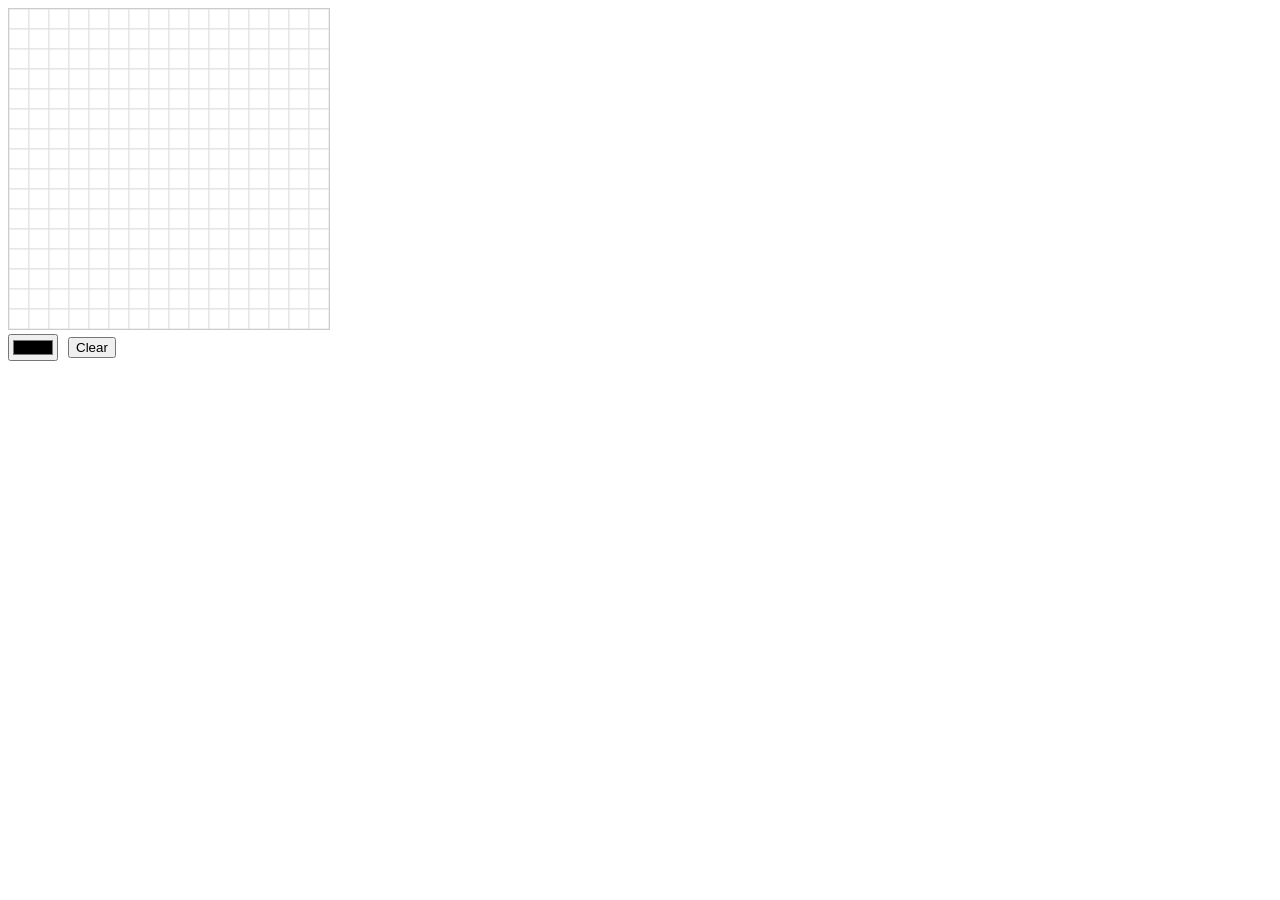
==== editor.html @ 56a58b9f "added basic sprite editor functionality..." ====
<!DOCTYPE html>
<html lang="en">
<head>
    <meta charset="UTF-8">
    <meta name="viewport" content="width=device-width, initial-scale=1.0">
    <link rel="stylesheet" href="style.css">
    <title>Editor</title>
</head>
<body>
    <canvas id="editor" width="320" height="320"></canvas>
    
    <div class="colorselector">
        <input type="color" id="colorPicker" value="#000000">
        <button id="clearBtn">Clear</button>
    </div>
    
    <script src="script.js"></script>
</body>
</html>
---- style.css ----
.colorselector{
    display: flex;
    gap: 10px;
    align-items: center;
    margin-bottom: 10px;
}

#editor{
    border: 1px solid #ccc;
    cursor: crosshair;
}
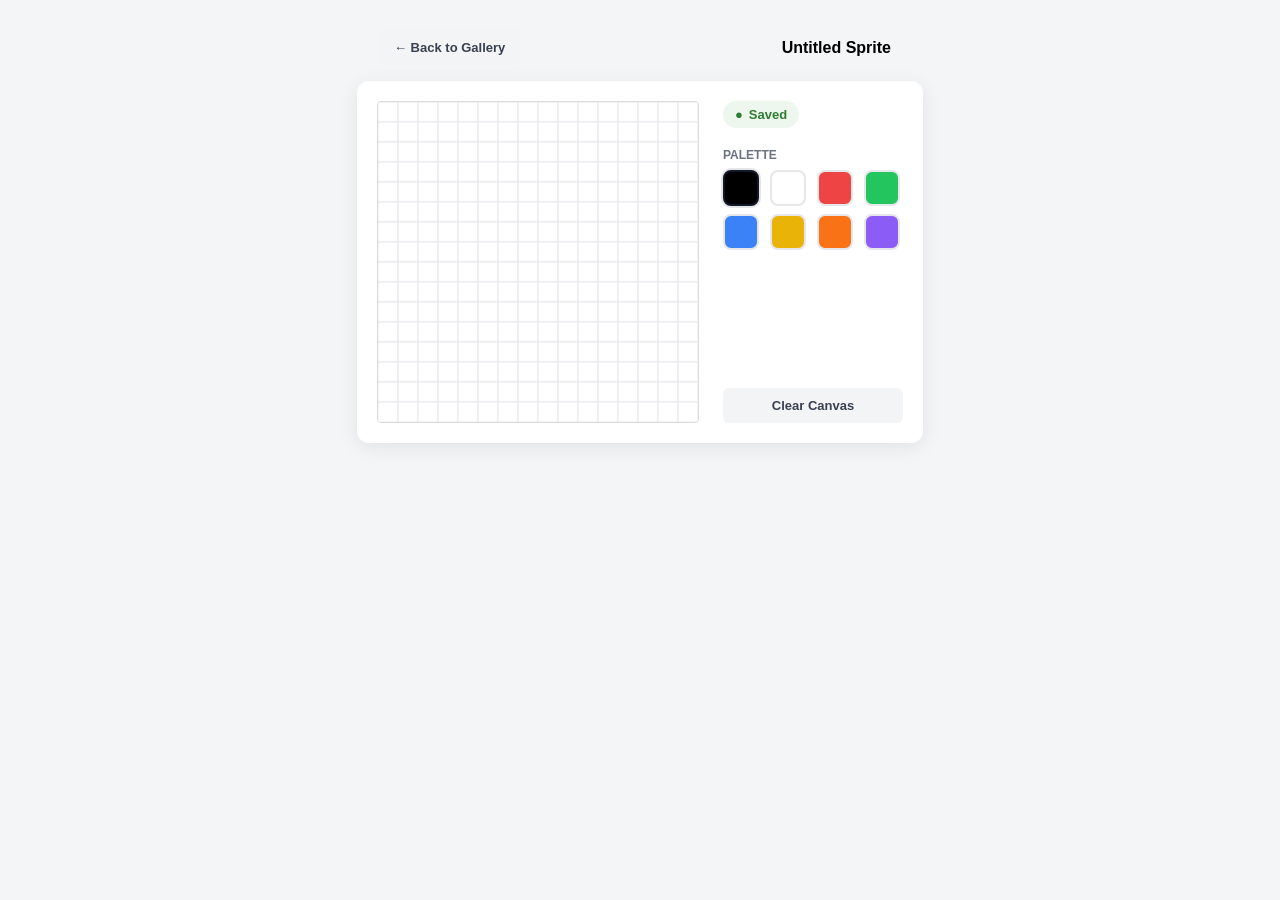
==== commit cc34e8f9: "added saving functionality and homepage, along with a few style upgrades" ====
--- a/editor.html
+++ b/editor.html
@@ -1,19 +1,44 @@
 <!DOCTYPE html>
 <html lang="en">
 <head>
-    <meta charset="UTF-8">
-    <meta name="viewport" content="width=device-width, initial-scale=1.0">
-    <link rel="stylesheet" href="style.css">
-    <title>Editor</title>
+  <meta charset="UTF-8">
+  <title>Pixel Editor</title>
+  <link rel="stylesheet" href="style.css">
 </head>
 <body>
+
+<div class="editor-layout">
+  <header class="editor-nav">
+    <a href="index.html" class="btn btn-secondary">← Back to Gallery</a>
+    <input type="text" id="spriteNameInput" class="sprite-title-input" value="Untitled Sprite" placeholder="Sprite Name...">
+  </header>
+
+  <div class="editor-container">
+    <!-- Left Side: Canvas -->
     <canvas id="editor" width="320" height="320"></canvas>
-    
-    <div class="colorselector">
-        <input type="color" id="colorPicker" value="#000000">
-        <button id="clearBtn">Clear</button>
+
+    <!-- Right Side: Sidebar Controls -->
+    <div class="sidebar">
+      <!-- Save Indicator -->
+      <div id="statusBadge" class="status-badge">
+        <span id="statusDot">●</span>
+        <span id="statusText">Saved</span>
+      </div>
+
+      <!-- Color Palette -->
+      <div>
+        <div class="section-title">Palette</div>
+        <div class="palette-grid" id="paletteGrid"></div>
+      </div>
+
+      <!-- Actions -->
+      <div class="actions">
+        <button id="clearBtn" class="btn btn-secondary">Clear Canvas</button>
+      </div>
     </div>
-    
-    <script src="script.js"></script>
+  </div>
+</div>
+
+<script src="script.js"></script>
 </body>
 </html>
--- a/style.css
+++ b/style.css
@@ -1,11 +1,264 @@
-.colorselector{
-    display: flex;
-    gap: 10px;
-    align-items: center;
-    margin-bottom: 10px;
-}
-
-#editor{
-    border: 1px solid #ccc;
-    cursor: crosshair;
+body {
+  font-family: -apple-system, BlinkMacSystemFont, "Segoe UI", Roboto, sans-serif;
+  background-color: #f4f5f7;
+  color: #111827;
+  margin: 0;
+  padding: 0;
+}
+
+/* App Containers */
+.app-container {
+  max-width: 900px;
+  margin: 40px auto;
+  padding: 0 20px;
+}
+
+.editor-layout {
+  display: flex;
+  flex-direction: column;
+  align-items: center;
+  padding: 30px;
+}
+
+.editor-nav {
+  display: flex;
+  align-items: center;
+  justify-content: space-between;
+  width: 524px;
+  margin-bottom: 16px;
+}
+
+.sprite-title-input {
+  font-size: 16px;
+  font-weight: 600;
+  border: 1px solid transparent;
+  background: transparent;
+  padding: 6px 10px;
+  border-radius: 6px;
+  text-align: right;
+}
+
+.sprite-title-input:hover, .sprite-title-input:focus {
+  background: #ffffff;
+  border-color: #dcdcdc;
+  outline: none;
+}
+
+/* Gallery Styles */
+.gallery-header {
+  display: flex;
+  justify-content: space-between;
+  align-items: center;
+  margin-bottom: 32px;
+}
+
+.gallery-header h1 {
+  margin: 0;
+  font-size: 28px;
+}
+
+.subtitle {
+  margin: 4px 0 0 0;
+  color: #6b7280;
+  font-size: 14px;
+}
+
+.sprite-grid {
+  display: grid;
+  grid-template-columns: repeat(auto-fill, minmax(180px, 1fr));
+  gap: 20px;
+}
+
+.sprite-card {
+  background: #ffffff;
+  border-radius: 12px;
+  padding: 12px;
+  box-shadow: 0 2px 8px rgba(0, 0, 0, 0.06);
+  cursor: pointer;
+  transition: transform 0.15s, box-shadow 0.15s;
+  display: flex;
+  flex-direction: column;
+  align-items: center;
+}
+
+.sprite-card:hover {
+  transform: translateY(-2px);
+  box-shadow: 0 6px 16px rgba(0, 0, 0, 0.1);
+}
+
+.sprite-card canvas {
+  border: 1px solid #eee;
+  border-radius: 6px;
+  image-rendering: pixelated;
+  width: 100%;
+  height: auto;
+  aspect-ratio: 1;
+}
+
+.card-info {
+  width: 100%;
+  margin-top: 10px;
+}
+
+.card-title-row {
+  display: flex;
+  justify-content: space-between;
+  align-items: center;
+}
+
+.sprite-name {
+  font-weight: 600;
+  font-size: 14px;
+  truncate: ellipsis;
+}
+
+.sprite-date {
+  font-size: 11px;
+  color: #9ca3af;
+}
+
+.btn-delete {
+  background: transparent;
+  border: none;
+  color: #ef4444;
+  cursor: pointer;
+  padding: 2px 6px;
+  border-radius: 4px;
+  font-size: 12px;
+}
+
+.btn-delete:hover {
+  background: #fee2e2;
+}
+
+.empty-state {
+  grid-column: 1 / -1;
+  text-align: center;
+  padding: 60px 0;
+  color: #6b7280;
+}
+
+/* Editor Container */
+.editor-container {
+  display: flex;
+  gap: 24px;
+  background: #ffffff;
+  padding: 20px;
+  border-radius: 12px;
+  box-shadow: 0 4px 20px rgba(0, 0, 0, 0.08);
+}
+
+canvas {
+  border: 1px solid #dcdcdc;
+  cursor: crosshair;
+  border-radius: 4px;
+  image-rendering: pixelated;
+}
+
+.sidebar {
+  display: flex;
+  flex-direction: column;
+  width: 180px;
+  gap: 20px;
+}
+
+/* Status Badge */
+.status-badge {
+  display: inline-flex;
+  align-items: center;
+  gap: 6px;
+  font-size: 13px;
+  font-weight: 600;
+  color: #2e7d32;
+  background: #edf7ed;
+  padding: 6px 12px;
+  border-radius: 20px;
+  width: fit-content;
+}
+
+.status-badge.saving {
+  color: #d97706;
+  background: #fef3c7;
+}
+
+/* Palette Grid */
+.section-title {
+  font-size: 12px;
+  font-weight: 700;
+  text-transform: uppercase;
+  color: #6b7280;
+  margin-bottom: 8px;
+}
+
+.palette-grid {
+  display: grid;
+  grid-template-columns: repeat(4, 1fr);
+  gap: 8px;
+}
+
+.swatch {
+  width: 36px;
+  height: 36px;
+  border-radius: 8px;
+  border: 2px solid #e5e7eb;
+  cursor: pointer;
+  position: relative;
+  box-sizing: border-box;
+  transition: transform 0.1s;
+}
+
+.swatch:hover {
+  transform: scale(1.05);
+}
+
+.swatch.active {
+  border-color: #111827;
+  box-shadow: 0 0 0 2px rgba(0, 0, 0, 0.1);
+}
+
+.swatch-color-input {
+  position: absolute;
+  top: 0;
+  left: 0;
+  width: 100%;
+  height: 100%;
+  opacity: 0;
+  cursor: pointer;
+}
+
+/* Buttons */
+.actions {
+  display: flex;
+  flex-direction: column;
+  gap: 8px;
+  margin-top: auto;
+}
+
+.btn {
+  padding: 10px 16px;
+  border: none;
+  border-radius: 6px;
+  font-weight: 600;
+  cursor: pointer;
+  font-size: 13px;
+  text-decoration: none;
+  display: inline-block;
+}
+
+.btn-primary {
+  background: #3b82f6;
+  color: white;
+}
+
+.btn-primary:hover {
+  background: #2563eb;
+}
+
+.btn-secondary {
+  background: #f3f4f6;
+  color: #374151;
+}
+
+.btn-secondary:hover {
+  background: #e5e7eb;
 }
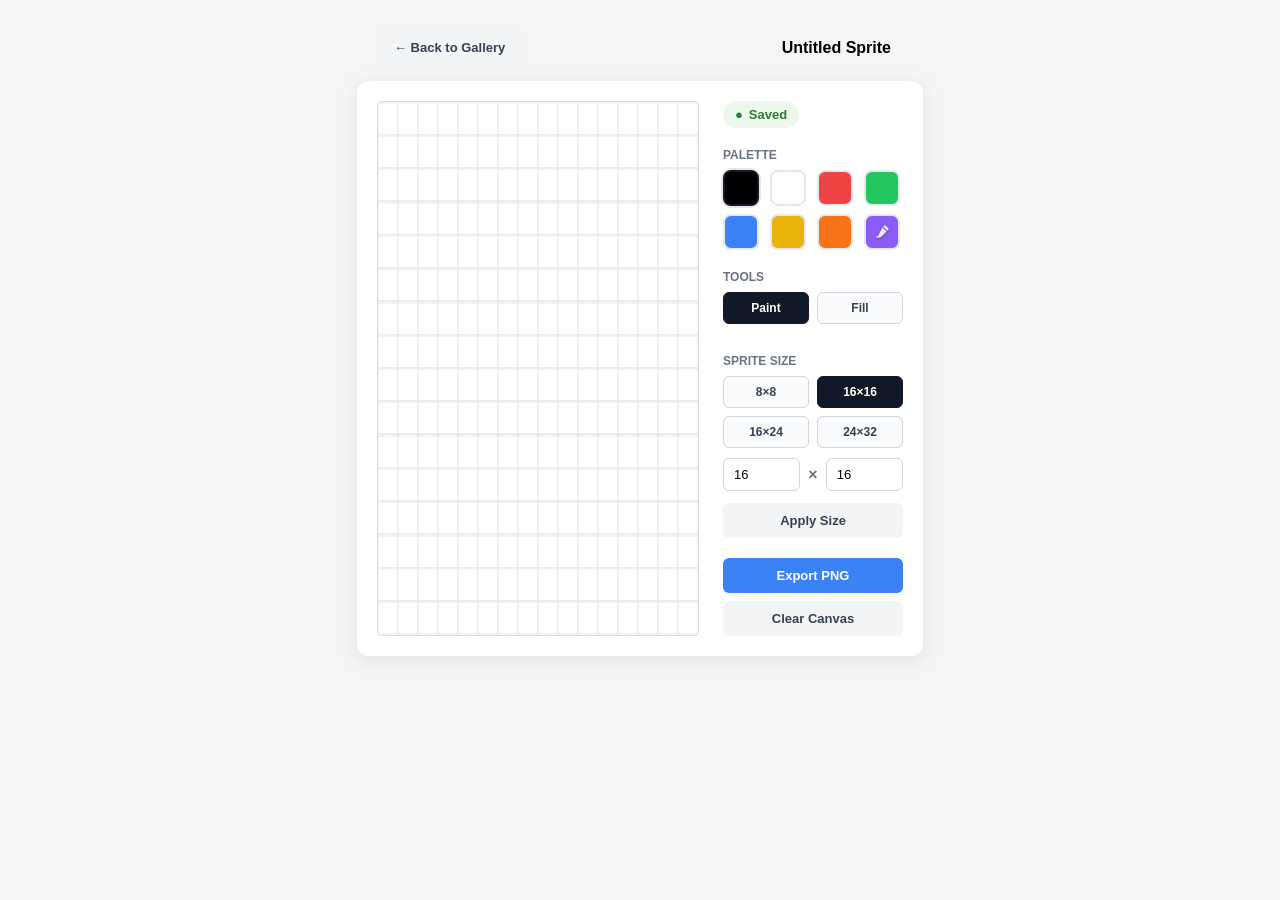
==== commit df5b6271: "added export functionality with a bunch of small cool feature additions, like custom sprite size, na" ====
--- a/editor.html
+++ b/editor.html
@@ -10,7 +10,7 @@
 <div class="editor-layout">
   <header class="editor-nav">
     <a href="index.html" class="btn btn-secondary">← Back to Gallery</a>
-    <input type="text" id="spriteNameInput" class="sprite-title-input" value="Untitled Sprite" placeholder="Sprite Name...">
+    <input type="text" id="spriteNameInput" class="sprite-title-input" value="Untitled Sprite" placeholder="Sprite Name..." aria-label="Sprite name">
   </header>
 
   <div class="editor-container">
@@ -31,8 +31,35 @@
         <div class="palette-grid" id="paletteGrid"></div>
       </div>
 
+      <!-- Tools -->
+      <div>
+        <div class="section-title">Tools</div>
+        <div class="tool-buttons">
+          <button class="tool-btn active" data-tool="paint">Paint</button>
+          <button class="tool-btn" data-tool="fill">Fill</button>
+        </div>
+      </div>
+
+      <!-- Sprite Size -->
+      <div>
+        <div class="section-title">Sprite Size</div>
+        <div class="size-presets">
+          <button class="size-btn" data-width="8" data-height="8">8×8</button>
+          <button class="size-btn active" data-width="16" data-height="16">16×16</button>
+          <button class="size-btn" data-width="16" data-height="24">16×24</button>
+          <button class="size-btn" data-width="24" data-height="32">24×32</button>
+        </div>
+        <div class="custom-size-row">
+          <input id="customGridWidthInput" type="number" min="1" max="64" value="16" class="custom-size-input" aria-label="Sprite width">
+          <span class="size-multiplier">×</span>
+          <input id="customGridHeightInput" type="number" min="1" max="64" value="16" class="custom-size-input" aria-label="Sprite height">
+        </div>
+        <button id="customGridSizeApply" class="btn btn-secondary btn-small full-width">Apply Size</button>
+      </div>
+
       <!-- Actions -->
       <div class="actions">
+        <button id="exportBtn" class="btn btn-primary">Export PNG</button>
         <button id="clearBtn" class="btn btn-secondary">Clear Canvas</button>
       </div>
     </div>
--- a/style.css
+++ b/style.css
@@ -106,10 +106,31 @@
   align-items: center;
 }
 
-.sprite-name {
+.sprite-name,
+.sprite-name-input {
   font-weight: 600;
   font-size: 14px;
-  truncate: ellipsis;
+}
+
+.sprite-name-input {
+  width: 100%;
+  border: 1px solid transparent;
+  background: transparent;
+  padding: 4px 6px;
+  border-radius: 6px;
+  color: #111827;
+  min-width: 0;
+}
+
+.sprite-name-input:hover,
+.sprite-name-input:focus {
+  border-color: #d1d5db;
+  background: #ffffff;
+  outline: none;
+}
+
+.card-name-input {
+  flex: 1;
 }
 
 .sprite-date {
@@ -205,6 +226,9 @@
   position: relative;
   box-sizing: border-box;
   transition: transform 0.1s;
+  display: flex;
+  align-items: center;
+  justify-content: center;
 }
 
 .swatch:hover {
@@ -214,6 +238,28 @@
 .swatch.active {
   border-color: #111827;
   box-shadow: 0 0 0 2px rgba(0, 0, 0, 0.1);
+}
+
+.custom-swatch {
+  overflow: hidden;
+}
+
+.swatch-picker-icon {
+  position: relative;
+  z-index: 1;
+  display: flex;
+  align-items: center;
+  justify-content: center;
+  width: 16px;
+  height: 16px;
+  color: rgba(255, 255, 255, 0.9);
+  filter: drop-shadow(0 1px 1px rgba(0, 0, 0, 0.35));
+  pointer-events: none;
+}
+
+.swatch-picker-icon svg {
+  width: 100%;
+  height: 100%;
 }
 
 .swatch-color-input {
@@ -224,6 +270,88 @@
   height: 100%;
   opacity: 0;
   cursor: pointer;
+  z-index: 2;
+}
+
+.tool-buttons {
+  display: grid;
+  grid-template-columns: repeat(2, minmax(0, 1fr));
+  gap: 8px;
+  margin-bottom: 10px;
+}
+
+.tool-btn,
+.size-btn {
+  border: 1px solid #d1d5db;
+  background: #f9fafb;
+  color: #374151;
+  border-radius: 6px;
+  padding: 8px 6px;
+  font-size: 12px;
+  font-weight: 600;
+  cursor: pointer;
+  transition: all 0.15s ease;
+}
+
+.tool-btn:hover,
+.size-btn:hover {
+  background: #f3f4f6;
+}
+
+.tool-btn.active,
+.size-btn.active {
+  background: #111827;
+  color: white;
+  border-color: #111827;
+}
+
+.size-presets {
+  display: grid;
+  grid-template-columns: repeat(2, minmax(0, 1fr));
+  gap: 8px;
+  margin-bottom: 10px;
+}
+
+.size-btn:hover {
+  background: #f3f4f6;
+}
+
+.size-btn.active {
+  background: #111827;
+  color: white;
+  border-color: #111827;
+}
+
+.custom-size-row {
+  display: flex;
+  gap: 8px;
+  align-items: center;
+  margin-bottom: 8px;
+}
+
+.custom-size-input {
+  flex: 1;
+  width: 100%;
+  border: 1px solid #d1d5db;
+  border-radius: 6px;
+  padding: 8px 10px;
+  font-size: 13px;
+  box-sizing: border-box;
+}
+
+.size-multiplier {
+  color: #6b7280;
+  font-weight: 700;
+}
+
+.btn-small {
+  padding: 8px 10px;
+  font-size: 12px;
+}
+
+.full-width {
+  width: 100%;
+  margin-top: 4px;
 }
 
 /* Buttons */
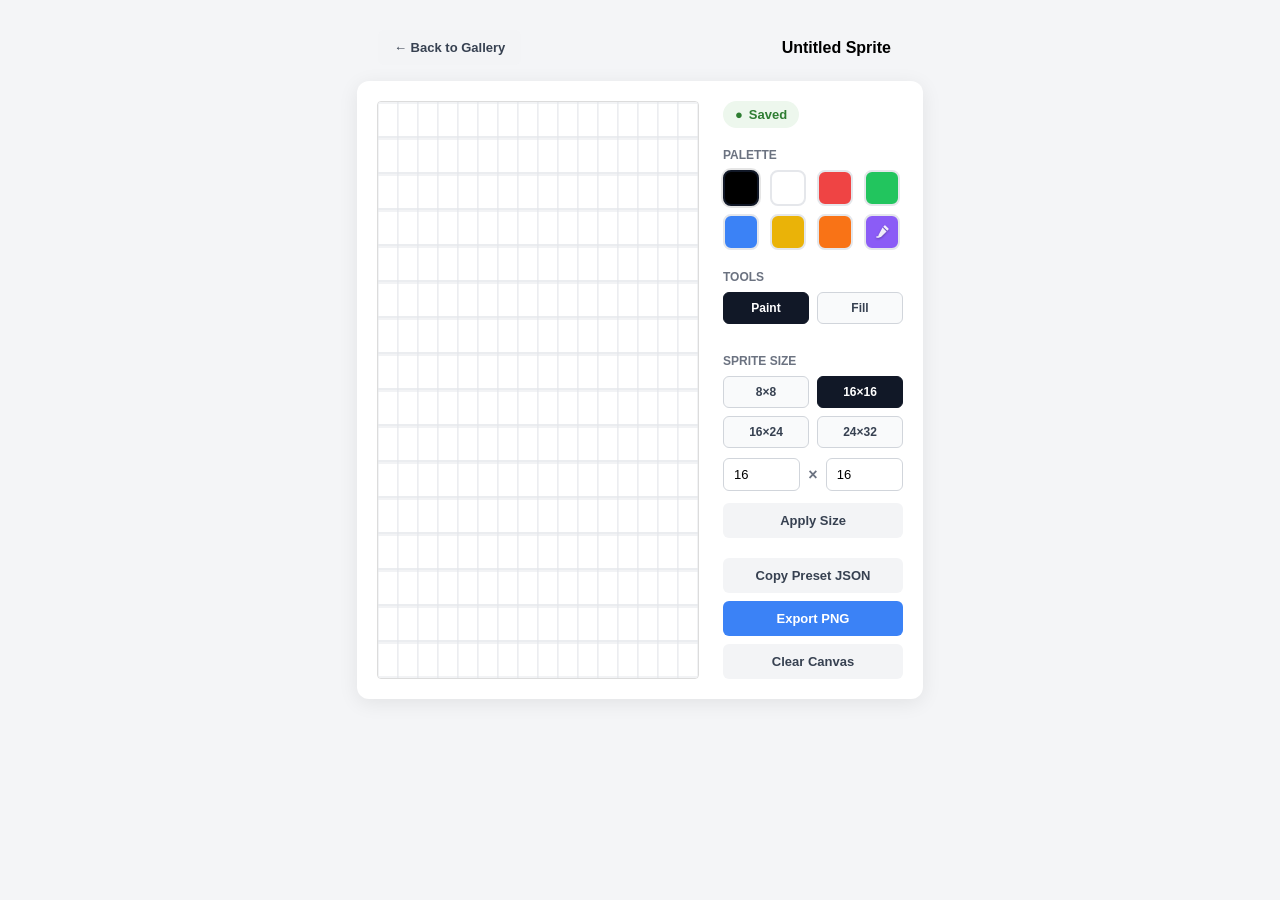
==== commit 02df0fba: "added preset sprites and json functionality" ====
--- a/editor.html
+++ b/editor.html
@@ -59,6 +59,7 @@
 
       <!-- Actions -->
       <div class="actions">
+        <button id="copyPresetBtn" class="btn btn-secondary btn-small">Copy Preset JSON</button>
         <button id="exportBtn" class="btn btn-primary">Export PNG</button>
         <button id="clearBtn" class="btn btn-secondary">Clear Canvas</button>
       </div>
--- a/style.css
+++ b/style.css
@@ -157,6 +157,68 @@
   text-align: center;
   padding: 60px 0;
   color: #6b7280;
+}
+
+.preset-section {
+  margin-bottom: 32px;
+}
+
+.preset-header {
+  margin-bottom: 14px;
+}
+
+.preset-header h2 {
+  margin: 0 0 4px 0;
+  font-size: 22px;
+}
+
+.preset-header p {
+  margin: 0;
+  color: #6b7280;
+  font-size: 14px;
+}
+
+.preset-grid {
+  display: grid;
+  grid-template-columns: repeat(auto-fill, minmax(120px, 1fr));
+  gap: 16px;
+}
+
+.preset-card {
+  display: flex;
+  flex-direction: column;
+  align-items: center;
+  gap: 8px;
+  background: #ffffff;
+  border: 1px solid #e5e7eb;
+  border-radius: 12px;
+  padding: 12px 10px;
+  cursor: pointer;
+  box-shadow: 0 2px 8px rgba(0, 0, 0, 0.04);
+  transition: transform 0.15s, box-shadow 0.15s;
+  color: #111827;
+}
+
+.preset-card:hover {
+  transform: translateY(-2px);
+  box-shadow: 0 6px 16px rgba(0, 0, 0, 0.08);
+}
+
+.preset-card canvas {
+  width: 72px;
+  height: 72px;
+  border: 1px solid #eee;
+  border-radius: 8px;
+  background: linear-gradient(45deg, #f3f4f6 25%, transparent 25%), linear-gradient(-45deg, #f3f4f6 25%, transparent 25%), linear-gradient(45deg, transparent 75%, #f3f4f6 75%), linear-gradient(-45deg, transparent 75%, #f3f4f6 75%);
+  background-size: 12px 12px;
+  background-position: 0 0, 0 6px, 6px -6px, -6px 0;
+  image-rendering: pixelated;
+}
+
+.preset-name {
+  font-size: 12px;
+  font-weight: 600;
+  text-align: center;
 }
 
 /* Editor Container */
